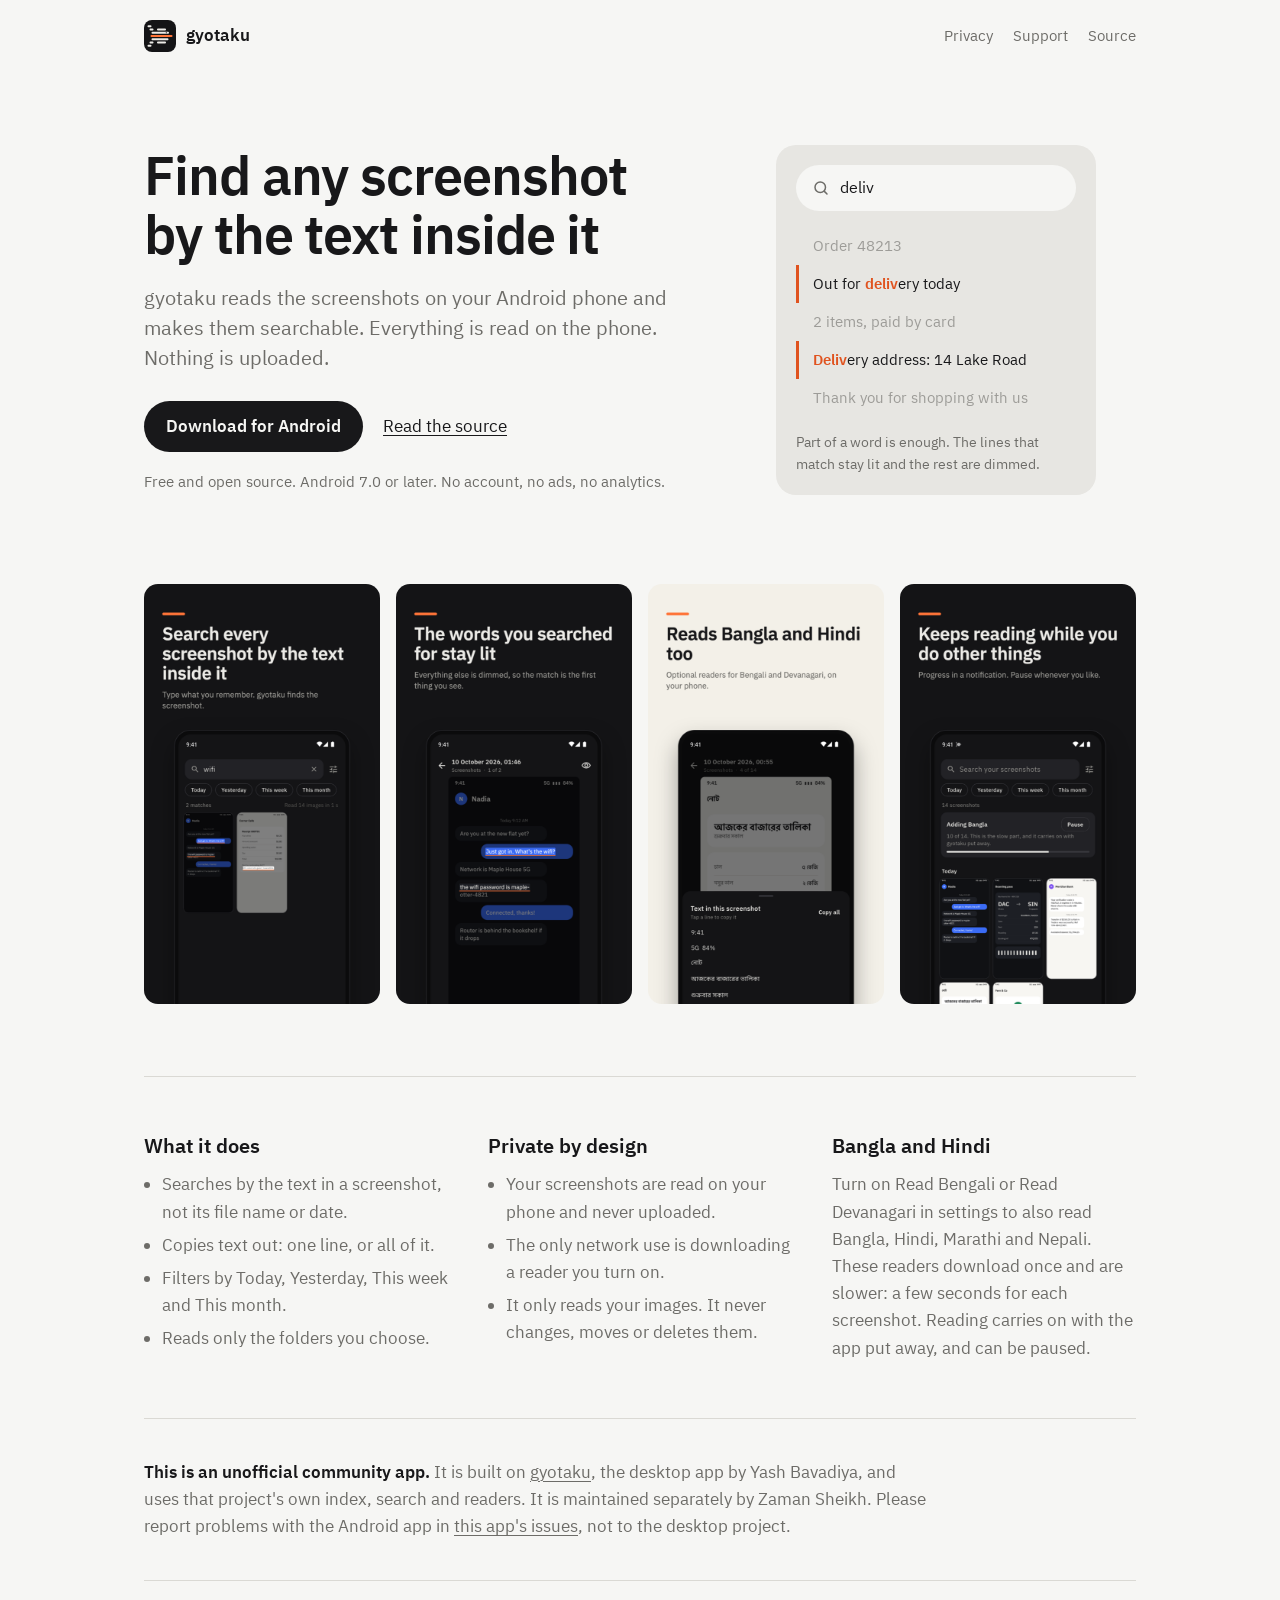
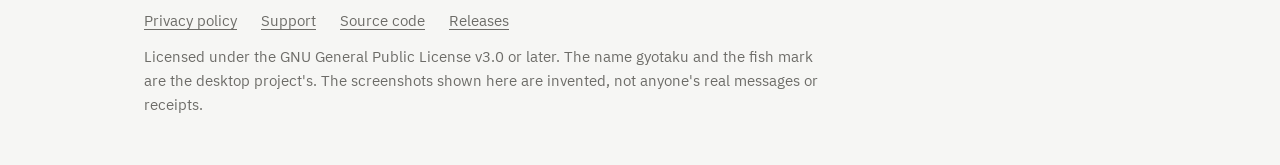
==== docs/index.html @ 50659ce1 "docs: a site on GitHub Pages with the privacy policy and support page Play Console needs a public ad" ====
<!doctype html>
<html lang="en">
<head>
  <meta charset="utf-8">
  <meta name="viewport" content="width=device-width, initial-scale=1">
  <title>gyotaku for Android: search your screenshots by their text</title>
  <meta name="description" content="Find any screenshot on your phone by the text inside it. Everything is read on the phone; nothing is uploaded. An unofficial community app for Android.">
  <meta property="og:title" content="gyotaku for Android">
  <meta property="og:description" content="Find any screenshot on your phone by the text inside it. Read on the phone, never uploaded.">
  <meta property="og:image" content="https://zamansheikh.github.io/gyotaku-android/icon-mockup.png">
  <meta property="og:type" content="website">
  <link rel="icon" href="favicon.png">
  <link rel="stylesheet" href="site.css">
</head>
<body>
  <div class="page">
    <header class="bar">
      <a class="brand" href="./"><img src="icon.png" alt="">gyotaku</a>
      <nav aria-label="Site">
        <a href="privacy/">Privacy</a>
        <a href="support/">Support</a>
        <a href="https://github.com/zamansheikh/gyotaku-android">Source</a>
      </nav>
    </header>

    <main>
      <section class="hero">
        <div>
          <h1>Find any screenshot by the text inside it</h1>
          <p class="lede">gyotaku reads the screenshots on your Android phone and makes them searchable. Everything is read on the phone. Nothing is uploaded.</p>
          <div class="actions">
            <a class="button" href="https://github.com/zamansheikh/gyotaku-android/releases">Download for Android</a>
            <a href="https://github.com/zamansheikh/gyotaku-android">Read the source</a>
          </div>
          <p class="fine">Free and open source. Android 7.0 or later. No account, no ads, no analytics.</p>
        </div>

        <figure class="found" aria-label="An example search">
          <div class="query">
            <svg width="18" height="18" viewBox="0 0 24 24" fill="none" stroke="currentColor" stroke-width="2" stroke-linecap="round" aria-hidden="true"><circle cx="11" cy="11" r="7"/><path d="M20 20l-3.5-3.5"/></svg>
            <span>deliv</span>
          </div>
          <ul class="lines">
            <li>Order 48213</li>
            <li class="hit">Out for <mark>deliv</mark>ery today</li>
            <li>2 items, paid by card</li>
            <li class="hit"><mark>Deliv</mark>ery address: 14 Lake Road</li>
            <li>Thank you for shopping with us</li>
          </ul>
          <figcaption>Part of a word is enough. The lines that match stay lit and the rest are dimmed.</figcaption>
        </figure>
      </section>

      <section class="shots" aria-label="Screenshots of the app">
        <img src="screen-01.png" width="618" height="1100" alt="Searching for wifi finds two screenshots">
        <img src="screen-03.png" width="618" height="1100" alt="An open screenshot with the matching lines lit">
        <img src="screen-06.png" width="618" height="1100" alt="The text of a Bangla screenshot">
        <img src="screen-07.png" width="618" height="1100" alt="Reading in the background with a progress bar">
      </section>

      <section class="columns">
        <div>
          <h2>What it does</h2>
          <ul>
            <li>Searches by the text in a screenshot, not its file name or date.</li>
            <li>Copies text out: one line, or all of it.</li>
            <li>Filters by Today, Yesterday, This week and This month.</li>
            <li>Reads only the folders you choose.</li>
          </ul>
        </div>
        <div>
          <h2>Private by design</h2>
          <ul>
            <li>Your screenshots are read on your phone and never uploaded.</li>
            <li>The only network use is downloading a reader you turn on.</li>
            <li>It only reads your images. It never changes, moves or deletes them.</li>
          </ul>
        </div>
        <div>
          <h2>Bangla and Hindi</h2>
          <p>Turn on Read Bengali or Read Devanagari in settings to also read Bangla, Hindi, Marathi and Nepali. These readers download once and are slower: a few seconds for each screenshot. Reading carries on with the app put away, and can be paused.</p>
        </div>
      </section>

      <div class="notice"><p><strong>This is an unofficial community app.</strong> It is built on <a href="https://github.com/xevrion/gyotaku">gyotaku</a>, the desktop app by Yash Bavadiya, and uses that project's own index, search and readers. It is maintained separately by Zaman Sheikh. Please report problems with the Android app in <a href="https://github.com/zamansheikh/gyotaku-android/issues">this app's issues</a>, not to the desktop project.</p></div>
    </main>

    <footer>
      <nav aria-label="Footer">
        <a href="privacy/">Privacy policy</a>
        <a href="support/">Support</a>
        <a href="https://github.com/zamansheikh/gyotaku-android">Source code</a>
        <a href="https://github.com/zamansheikh/gyotaku-android/releases">Releases</a>
      </nav>
      <p>Licensed under the GNU General Public License v3.0 or later. The name gyotaku and the fish mark are the desktop project's. The screenshots shown here are invented, not anyone's real messages or receipts.</p>
    </footer>
  </div>
</body>
</html>
---- docs/site.css ----
/* The app's own palette (lib/theme.dart). The screenshots are the colour;
   vermilion only ever marks what a search found. */
@font-face {
  font-family: "IBM Plex Sans";
  src: url("fonts/IBMPlexSans-Regular.ttf") format("truetype");
  font-weight: 400;
  font-display: swap;
}
@font-face {
  font-family: "IBM Plex Sans";
  src: url("fonts/IBMPlexSans-SemiBold.ttf") format("truetype");
  font-weight: 600;
  font-display: swap;
}

:root {
  color-scheme: light dark;
  --panel: #f6f6f4;
  --tile: #e7e6e2;
  --track: #dad9d4;
  --text: #18181a;
  --muted: #6d6c68;
  --shu: #e0531f;
}
@media (prefers-color-scheme: dark) {
  :root {
    --panel: #141416;
    --tile: #222226;
    --track: #3a3a3f;
    --text: #ecebe7;
    --muted: #9b9a95;
    --shu: #ff7438;
  }
}

* { box-sizing: border-box; }

html { -webkit-text-size-adjust: 100%; }

body {
  margin: 0;
  background: var(--panel);
  color: var(--text);
  font: 400 17px/1.6 "IBM Plex Sans", system-ui, -apple-system, "Segoe UI", sans-serif;
}

.page {
  max-width: 1040px;
  margin: 0 auto;
  padding: 0 24px;
}
.narrow { max-width: 680px; }

a { color: inherit; text-underline-offset: 3px; text-decoration-thickness: 1px; }
a:hover { text-decoration-thickness: 2px; }
a:focus-visible, .button:focus-visible {
  outline: 2px solid var(--text);
  outline-offset: 3px;
  border-radius: 4px;
}

/* Top bar */
.bar {
  display: flex;
  align-items: center;
  justify-content: space-between;
  gap: 16px;
  padding: 20px 0;
}
.brand {
  display: flex;
  align-items: center;
  gap: 10px;
  font-weight: 600;
  text-decoration: none;
}
.brand img { width: 32px; height: 32px; border-radius: 8px; display: block; }
.bar nav { display: flex; gap: 20px; font-size: 15px; }
.bar nav a { color: var(--muted); text-decoration: none; }
.bar nav a:hover, .bar nav a[aria-current="page"] { color: var(--text); }

/* Home */
.hero {
  display: grid;
  grid-template-columns: minmax(0, 1fr) minmax(0, 400px);
  gap: 56px;
  align-items: center;
  padding: 56px 0 72px;
}
h1 {
  font-size: clamp(34px, 5.2vw, 54px);
  line-height: 1.08;
  letter-spacing: -0.02em;
  font-weight: 600;
  margin: 0 0 20px;
  text-wrap: balance;
}
.lede { font-size: 20px; line-height: 1.5; color: var(--muted); margin: 0 0 28px; max-width: 30em; }
.actions { display: flex; flex-wrap: wrap; align-items: center; gap: 12px 20px; }
.button {
  display: inline-block;
  background: var(--text);
  color: var(--panel);
  font-weight: 600;
  text-decoration: none;
  padding: 12px 22px;
  border-radius: 999px;
}
.button:hover { opacity: 0.86; }
.fine { font-size: 15px; color: var(--muted); margin: 18px 0 0; }

/* A search and what it finds, drawn the way the app shows it: the lines
   that matched stay lit and carry the mark, the rest are dimmed. */
.found {
  background: var(--tile);
  border-radius: 20px;
  padding: 20px;
}
.query {
  display: flex;
  align-items: center;
  gap: 10px;
  background: var(--panel);
  border-radius: 999px;
  padding: 10px 16px;
  font-size: 16px;
}
.query svg { flex: none; color: var(--muted); }
.lines { list-style: none; margin: 16px 0 0; padding: 0; font-size: 15px; }
.lines li {
  padding: 7px 0 7px 14px;
  border-left: 3px solid transparent;
  color: var(--muted);
  opacity: 0.6;
}
.lines li.hit { border-left-color: var(--shu); color: var(--text); opacity: 1; }
.lines mark { background: none; color: var(--shu); font-weight: 600; }
.found figcaption { margin-top: 14px; font-size: 14px; color: var(--muted); }

.shots {
  display: grid;
  grid-template-columns: repeat(4, minmax(0, 1fr));
  gap: 16px;
  padding-bottom: 72px;
}
.shots img { width: 100%; height: auto; display: block; border-radius: 14px; }

.columns {
  display: grid;
  grid-template-columns: repeat(3, minmax(0, 1fr));
  gap: 40px;
  padding: 56px 0;
  border-top: 1px solid var(--track);
}
h2 { font-size: 20px; line-height: 1.3; font-weight: 600; margin: 0 0 12px; }
.columns p, .columns ul { margin: 0; color: var(--muted); }
.columns ul { padding-left: 18px; }
.columns li + li { margin-top: 6px; }

.notice {
  border-top: 1px solid var(--track);
  padding: 40px 0;
  color: var(--muted);
}
.notice p { margin: 0; max-width: 46em; }
.notice strong { color: var(--text); font-weight: 600; }

/* Policy and support pages */
.doc { padding: 40px 0 72px; }
.doc h1 { font-size: clamp(30px, 4.4vw, 40px); margin-bottom: 8px; }
.doc .dated { color: var(--muted); margin: 0 0 32px; }
.doc h2 { margin: 36px 0 8px; }
.doc p, .doc ul { margin: 0 0 14px; }
.doc ul { padding-left: 20px; }
.doc li + li { margin-top: 6px; }
.doc strong { font-weight: 600; }

footer {
  border-top: 1px solid var(--track);
  padding: 28px 0 48px;
  font-size: 15px;
  color: var(--muted);
}
footer nav { display: flex; flex-wrap: wrap; gap: 8px 24px; margin-bottom: 12px; }
footer p { margin: 0; max-width: 46em; }

@media (max-width: 820px) {
  .hero { grid-template-columns: minmax(0, 1fr); gap: 40px; padding: 32px 0 56px; }
  .columns { grid-template-columns: minmax(0, 1fr); gap: 32px; padding: 40px 0; }
  .shots { grid-template-columns: repeat(2, minmax(0, 1fr)); padding-bottom: 56px; }
}
@media (max-width: 420px) {
  .page { padding: 0 16px; }
  .bar nav { gap: 14px; }
}
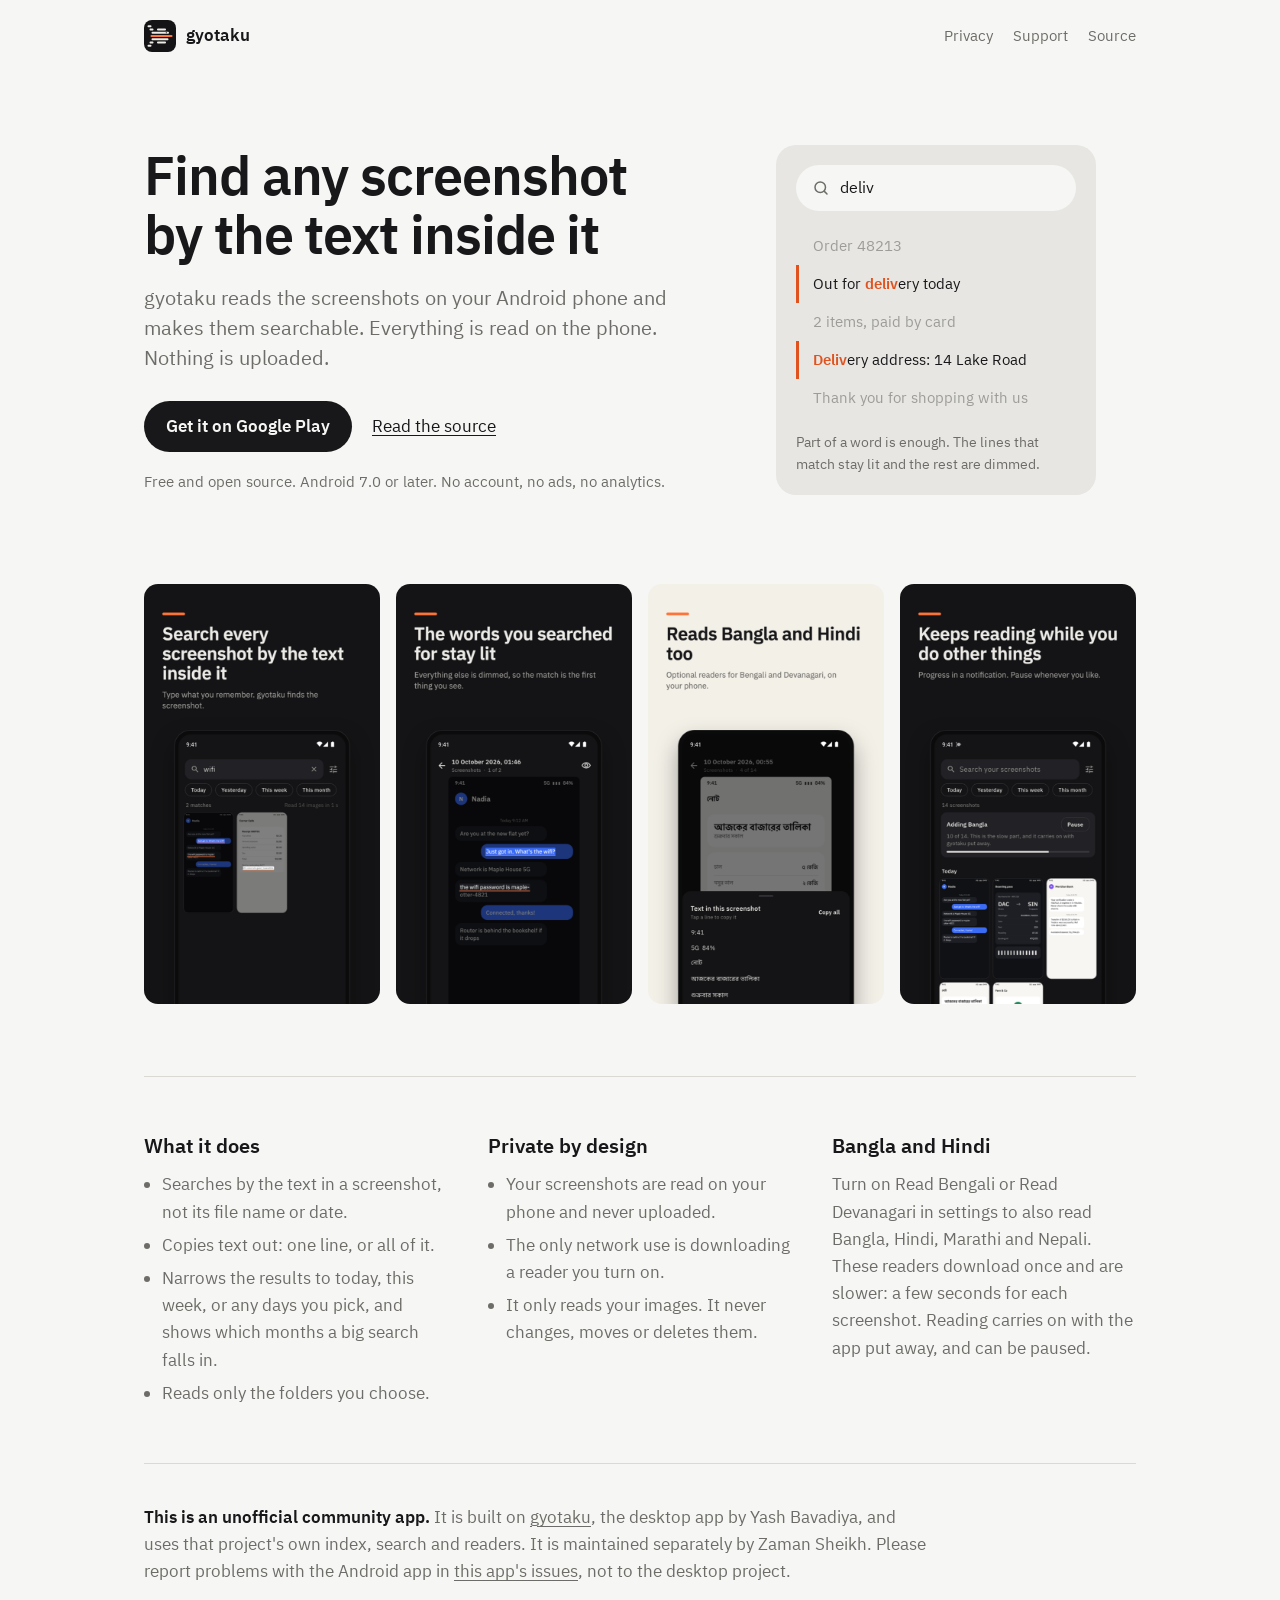
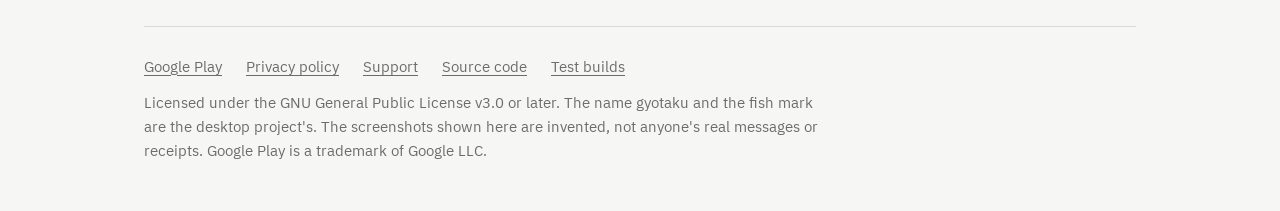
==== commit 70ef8700: "docs(site): the app is on Google Play The home page's main button goes to Google Play instead of Git" ====
--- a/docs/index.html
+++ b/docs/index.html
@@ -29,7 +29,7 @@
           <h1>Find any screenshot by the text inside it</h1>
           <p class="lede">gyotaku reads the screenshots on your Android phone and makes them searchable. Everything is read on the phone. Nothing is uploaded.</p>
           <div class="actions">
-            <a class="button" href="https://github.com/zamansheikh/gyotaku-android/releases">Download for Android</a>
+            <a class="button" href="https://play.google.com/store/apps/details?id=com.silifton.gyotaku">Get it on Google Play</a>
             <a href="https://github.com/zamansheikh/gyotaku-android">Read the source</a>
           </div>
           <p class="fine">Free and open source. Android 7.0 or later. No account, no ads, no analytics.</p>
@@ -64,7 +64,7 @@
           <ul>
             <li>Searches by the text in a screenshot, not its file name or date.</li>
             <li>Copies text out: one line, or all of it.</li>
-            <li>Filters by Today, Yesterday, This week and This month.</li>
+            <li>Narrows the results to today, this week, or any days you pick, and shows which months a big search falls in.</li>
             <li>Reads only the folders you choose.</li>
           </ul>
         </div>
@@ -87,12 +87,13 @@
 
     <footer>
       <nav aria-label="Footer">
+        <a href="https://play.google.com/store/apps/details?id=com.silifton.gyotaku">Google Play</a>
         <a href="privacy/">Privacy policy</a>
         <a href="support/">Support</a>
         <a href="https://github.com/zamansheikh/gyotaku-android">Source code</a>
-        <a href="https://github.com/zamansheikh/gyotaku-android/releases">Releases</a>
+        <a href="https://github.com/zamansheikh/gyotaku-android/releases">Test builds</a>
       </nav>
-      <p>Licensed under the GNU General Public License v3.0 or later. The name gyotaku and the fish mark are the desktop project's. The screenshots shown here are invented, not anyone's real messages or receipts.</p>
+      <p>Licensed under the GNU General Public License v3.0 or later. The name gyotaku and the fish mark are the desktop project's. The screenshots shown here are invented, not anyone's real messages or receipts. Google Play is a trademark of Google LLC.</p>
     </footer>
   </div>
 </body>
